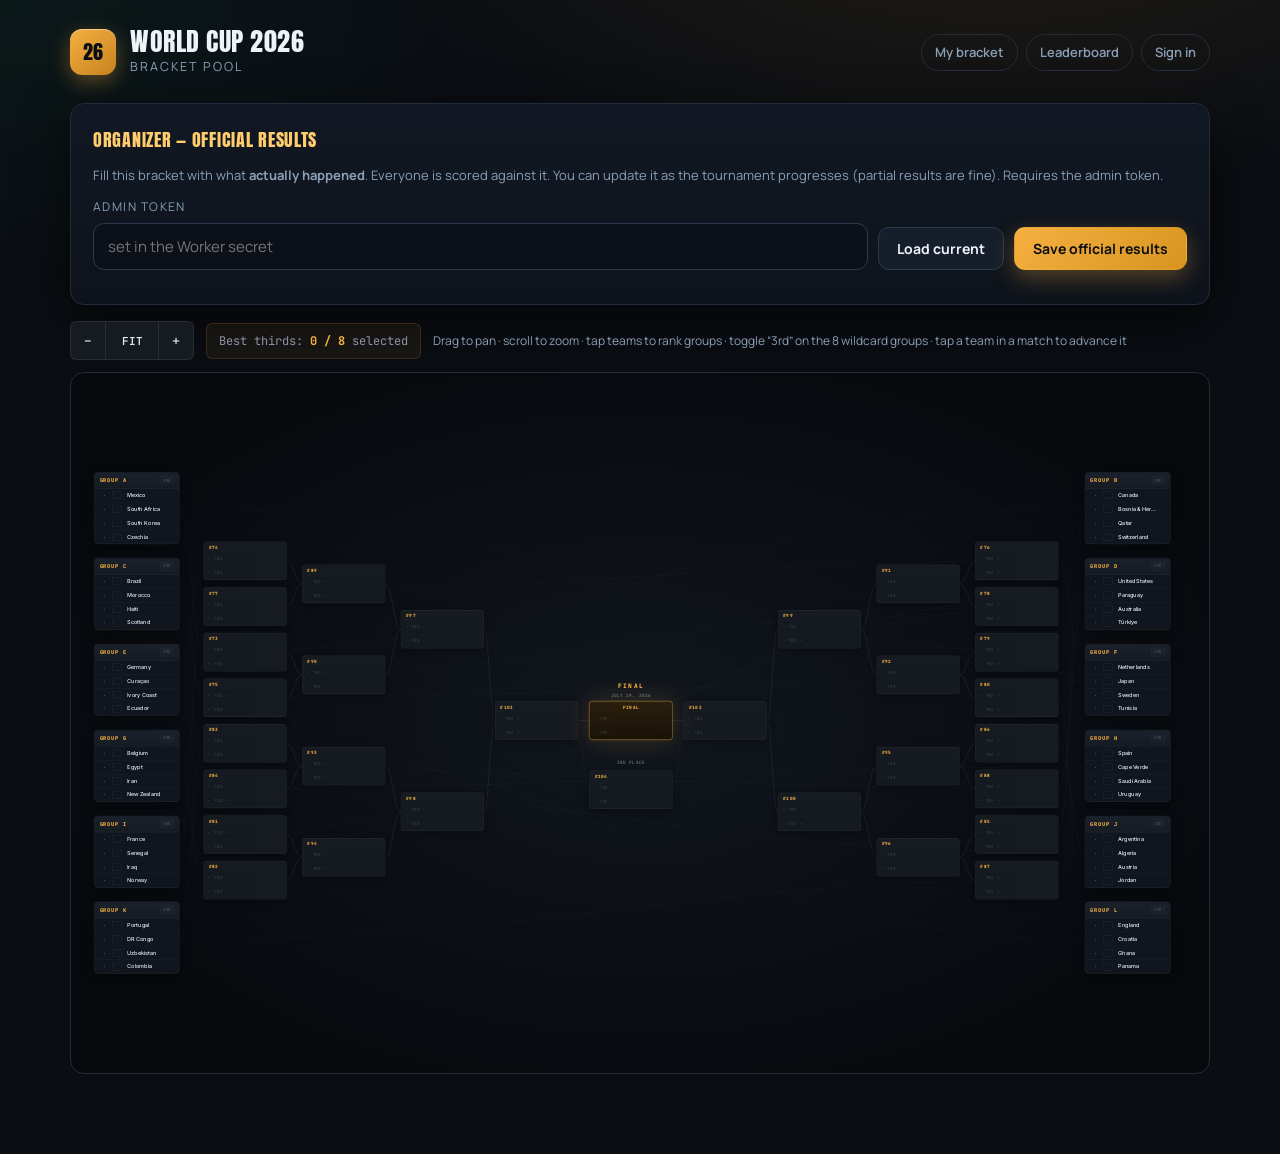
==== admin.html @ 5afac445 "Add files via upload" ====
<!doctype html>
<html lang="en">
<head>
<meta charset="utf-8">
<meta name="viewport" content="width=device-width, initial-scale=1">
<title>Admin — Official Results</title>
<link rel="stylesheet" href="assets/app.css">
<link rel="stylesheet" href="assets/bracket.css">
</head>
<body>
<div class="wrap">
  <div id="app-header"></div>

  <div class="card" style="margin-bottom:16px">
    <div class="kicker" style="font-size:18px;color:var(--gold2)">Organizer — official results</div>
    <p class="muted" style="font-size:13px">Fill this bracket with what <b>actually happened</b>. Everyone is scored against it.
      You can update it as the tournament progresses (partial results are fine). Requires the admin token.</p>
    <div style="display:flex;gap:10px;align-items:flex-end;flex-wrap:wrap">
      <div style="flex:1;min-width:220px">
        <label class="fl" for="tok">Admin token</label>
        <input class="fi" id="tok" type="password" placeholder="set in the Worker secret">
      </div>
      <button class="btn" id="load">Load current</button>
      <button class="btn btn-gold" id="save">Save official results</button>
    </div>
    <div id="msg" style="margin-top:12px"></div>
  </div>

  <div id="editor"></div>
</div>

<script src="assets/engine.js"></script>
<script src="assets/config.js"></script>
<script src="assets/common.js"></script>
<script src="assets/thirds-table.js"></script>
<script src="assets/bracket.js"></script>
<script>
  POOL.header('admin');
  var msg = document.getElementById('msg');
  function show(h,k){ msg.innerHTML = '<div class="note '+(k||'')+'">'+h+'</div>'; }
  function token(){ return document.getElementById('tok').value.trim(); }

  var editor = BracketEditor(document.getElementById('editor'), { readOnly:false, onChange:function(){} });

  // remember token locally for convenience
  try { var t = localStorage.getItem('wc2026:adminTok'); if(t) document.getElementById('tok').value = t; } catch(e){}

  document.getElementById('load').addEventListener('click', function(){
    POOL.api('/api/results').then(function(r){
      if(r.picks) editor.setPicks(r.picks);
      show('Loaded current official results.', 'ok');
    }).catch(function(e){ show(e.message, 'err'); });
  });

  document.getElementById('save').addEventListener('click', function(){
    if(!token()){ show('Enter the admin token.', 'err'); return; }
    try { localStorage.setItem('wc2026:adminTok', token()); } catch(e){}
    POOL.api('/api/results', { method:'PUT', token:token(), body:{ picks: editor.getPicks() } })
      .then(function(){ show('Official results saved. Leaderboard will reflect them.', 'ok'); })
      .catch(function(e){ show(e.message, 'err'); });
  });

  // auto-load (public read) on open
  POOL.api('/api/results').then(function(r){ if(r.picks) editor.setPicks(r.picks); }).catch(function(){});
</script>
</body>
</html>
---- assets/app.css ----
/* WC2026 pool — shared styles. Stadium-night: near-black + amber gold. */
@import url('https://fonts.googleapis.com/css2?family=Anton&family=Manrope:wght@400;500;600;700;800&display=swap');

:root{
  --bg:#0a0d12; --bg2:#0e131b; --panel:#121823; --panel2:#161e2b;
  --line:#222c3a; --line2:#2c3a4d;
  --ink:#eef3f8; --muted:#8aa0b6; --dim:#5d748c;
  --gold:#f5b041; --gold2:#ffcd6b; --green:#1fd18b; --red:#ff6b6b;
  --shadow:0 18px 50px rgba(0,0,0,.55);
  --r:14px;
}
*{box-sizing:border-box}
html,body{margin:0;padding:0}
body{
  background:
    radial-gradient(1100px 520px at 78% -10%, rgba(245,176,65,.10), transparent 60%),
    radial-gradient(900px 500px at 0% 0%, rgba(31,209,139,.06), transparent 55%),
    var(--bg);
  color:var(--ink);
  font-family:'Manrope',-apple-system,BlinkMacSystemFont,sans-serif;
  font-size:15px; line-height:1.5; min-height:100vh;
  -webkit-font-smoothing:antialiased;
}
a{color:var(--gold2);text-decoration:none}
a:hover{text-decoration:underline}
.wrap{max-width:1180px;margin:0 auto;padding:28px 20px 80px}
.narrow{max-width:560px}

/* Header / wordmark */
.top{display:flex;align-items:center;justify-content:space-between;gap:16px;flex-wrap:wrap;margin-bottom:26px}
.brand{display:flex;align-items:center;gap:14px}
.crest{width:46px;height:46px;border-radius:12px;flex:0 0 auto;
  background:linear-gradient(140deg,var(--gold),#c8821f);
  display:grid;place-items:center;color:#0a0d12;font-family:'Anton';font-size:20px;
  box-shadow:0 6px 20px rgba(245,176,65,.35), inset 0 1px 0 rgba(255,255,255,.4)}
.brand h1{font-family:'Anton';font-weight:400;letter-spacing:.02em;font-size:26px;line-height:1;margin:0;text-transform:uppercase}
.brand .sub{color:var(--muted);font-size:12.5px;letter-spacing:.16em;text-transform:uppercase;margin-top:4px}
.nav{display:flex;gap:8px;flex-wrap:wrap}
.nav a{color:var(--muted);font-weight:600;font-size:13px;padding:8px 13px;border:1px solid var(--line);border-radius:999px}
.nav a:hover{color:var(--ink);border-color:var(--line2);text-decoration:none;background:var(--panel)}

/* Cards / panels */
.card{background:linear-gradient(180deg,var(--panel),var(--bg2));border:1px solid var(--line);
  border-radius:var(--r);box-shadow:var(--shadow);padding:22px}
.kicker{font-family:'Anton';text-transform:uppercase;letter-spacing:.04em;font-weight:400}

/* Buttons */
.btn{appearance:none;cursor:pointer;border:1px solid var(--line2);background:var(--panel2);color:var(--ink);
  font-family:'Manrope';font-weight:700;font-size:14px;padding:11px 18px;border-radius:11px;transition:.15s}
.btn:hover{border-color:var(--gold)}
.btn-gold{background:linear-gradient(135deg,var(--gold),#d8941f);color:#0a0d12;border-color:transparent;
  box-shadow:0 8px 22px rgba(245,176,65,.3)}
.btn-gold:hover{filter:brightness(1.06)}
.btn:disabled{opacity:.45;cursor:not-allowed;border-color:var(--line)}
.btn-sm{padding:7px 12px;font-size:12.5px;border-radius:9px}

/* Form */
label.fl{display:block;font-size:12px;letter-spacing:.12em;text-transform:uppercase;color:var(--muted);margin:0 0 7px}
input.fi{width:100%;background:#0c1119;border:1px solid var(--line2);border-radius:11px;color:var(--ink);
  font-family:'Manrope';font-size:15px;padding:12px 14px;outline:none}
input.fi:focus{border-color:var(--gold)}

/* Notices */
.note{font-size:13px;border-radius:11px;padding:11px 14px;border:1px solid var(--line);background:var(--panel)}
.note.warn{border-color:#5c4a1e;background:#241d0e;color:var(--gold2)}
.note.ok{border-color:#1e4a37;background:#0e2118;color:var(--green)}
.note.err{border-color:#5c2b2e;background:#241114;color:var(--red)}
.muted{color:var(--muted)} .dim{color:var(--dim)}

/* Flags */
.flag{width:22px;height:15px;border-radius:2.5px;object-fit:cover;flex:0 0 auto;background:#222;box-shadow:0 0 0 1px rgba(255,255,255,.08)}

/* progress chip */
.chip{display:inline-flex;align-items:center;gap:7px;font-size:12.5px;font-weight:700;color:var(--muted);
  border:1px solid var(--line);border-radius:999px;padding:6px 11px}
.dot{width:8px;height:8px;border-radius:50%;background:var(--dim)}
.dot.go{background:var(--green)}
---- assets/bracket.css ----
/* Bracket canvas — faithful to the original standalone file (colors/typography). */
@import url('https://fonts.googleapis.com/css2?family=Inter:wght@400;500;600;700;800&family=JetBrains+Mono:wght@400;500;600;700;800&display=swap');

.ed-toolbar{display:flex;align-items:center;gap:12px;flex-wrap:wrap;margin-bottom:12px}
.ed-toolbar .mono{font-family:'JetBrains Mono',monospace}
.third-status{font-size:12px;color:#8a93a6;font-family:'JetBrains Mono',monospace;padding:8px 12px;
  background:rgba(245,176,65,.06);border:1px solid rgba(245,176,65,.15);border-radius:6px}
.third-status strong{color:#f5b041}
.zoom-controls{display:flex;align-items:stretch;background:#161b22;border:1px solid rgba(255,255,255,.08);border-radius:6px;overflow:hidden}
.zoom-controls button{background:transparent;border:none;color:#e5e9f0;padding:8px 13px;font:inherit;font-size:14px;font-weight:600;cursor:pointer}
.zoom-controls button:hover{background:rgba(255,255,255,.06)}
.zoom-controls .fit{font-family:'JetBrains Mono',monospace;font-size:11px;border-left:1px solid rgba(255,255,255,.08);border-right:1px solid rgba(255,255,255,.08);min-width:54px}

/* Stage / pan-zoom */
.stage{position:relative;overflow:hidden;height:78vh;min-height:520px;border-radius:14px;
  border:1px solid var(--line);cursor:grab;user-select:none;font-family:'Inter',-apple-system,sans-serif;
  background:radial-gradient(ellipse at 50% 50%, #11161e 0%, #07090d 80%)}
.canvas{font-family:'Inter',-apple-system,sans-serif}
.stage.grabbing{cursor:grabbing}
.canvas{position:absolute;top:0;left:0;transform-origin:0 0}
.lines{position:absolute;top:0;left:0;pointer-events:none;z-index:1}

/* Group card */
.group-card{position:absolute;background:#11161e;border:1px solid rgba(255,255,255,.08);border-radius:10px;
  z-index:5;display:flex;flex-direction:column;overflow:hidden;box-shadow:0 6px 24px rgba(0,0,0,.4)}
.group-header{display:flex;align-items:center;justify-content:space-between;padding:8px 12px;
  background:linear-gradient(180deg,#1a212c,#161b22);border-bottom:1px solid rgba(255,255,255,.06)}
.group-letter{font-size:12px;font-weight:800;letter-spacing:2px;color:#f5b041;font-family:'JetBrains Mono',monospace}
.third-toggle{background:rgba(150,160,180,.08);border:1px solid rgba(150,160,180,.18);color:#8a93a6;font-size:9px;
  font-weight:600;letter-spacing:.5px;padding:3px 7px;border-radius:4px;cursor:pointer;font-family:'JetBrains Mono',monospace;text-transform:uppercase}
.third-toggle.on{background:rgba(245,176,65,.15);border-color:rgba(245,176,65,.4);color:#f5b041}
.third-toggle:disabled{opacity:.4;cursor:not-allowed}
.team-row{display:grid;grid-template-columns:24px 26px 1fr 14px;align-items:center;gap:7px;padding:6px 11px;
  border-bottom:1px solid rgba(255,255,255,.04);cursor:pointer;font-size:12.5px;transition:background 100ms;position:relative}
.team-row:last-child{border-bottom:none}
.team-row:hover{background:rgba(255,255,255,.03)}
.team-row.rank-1{background:linear-gradient(90deg,rgba(46,213,115,.06),transparent 60%)}
.team-row.rank-2{background:linear-gradient(90deg,rgba(46,213,115,.04),transparent 60%)}
.team-row.rank-3{background:linear-gradient(90deg,rgba(245,176,65,.05),transparent 60%)}
.team-row.out{opacity:.5}
.team-row .rank{font-family:'JetBrains Mono',monospace;font-size:11px;font-weight:600;color:#6b7488;text-align:center}
.team-row.rank-1 .rank,.team-row.rank-2 .rank{color:#2ed573}
.team-row.rank-3 .rank{color:#f5b041}
.team-row .team-name{font-size:12.5px;font-weight:500;color:#e5e9f0;white-space:nowrap;overflow:hidden;text-overflow:ellipsis}
.team-row.out .team-name{color:#6b7488}
.status-dot{width:8px;height:8px;border-radius:50%;justify-self:center}
.status-dot.adv{background:#2ed573;box-shadow:0 0 8px rgba(46,213,115,.6)}
.status-dot.third{background:#f5b041;box-shadow:0 0 8px rgba(245,176,65,.6)}
.status-dot.pending{background:transparent;border:1px dashed #6b7488}

/* Match card */
.match-card{position:absolute;background:#161b22;border:1px solid rgba(255,255,255,.08);border-radius:8px;
  z-index:5;overflow:hidden;box-shadow:0 4px 16px rgba(0,0,0,.35)}
.match-card.round-FINAL{background:linear-gradient(180deg,#2a1f0e,#1a1408);border-color:rgba(245,176,65,.5);
  box-shadow:0 0 60px rgba(245,176,65,.2),0 0 0 1px rgba(245,176,65,.4)}
.match-id{font-family:'JetBrains Mono',monospace;font-size:10px;font-weight:800;letter-spacing:1.5px;color:#f5b041;
  padding:5px 11px 2px;text-transform:uppercase}
.round-FINAL .match-id{text-align:center}
.slot{display:grid;grid-template-columns:24px 1fr;align-items:center;gap:8px;padding:6px 10px;cursor:pointer;
  font-size:12px;border-top:1px solid rgba(255,255,255,.04);transition:background 100ms;min-height:32px}
.slot:hover:not(.empty){background:rgba(245,176,65,.08)}
.slot.empty{cursor:default;opacity:.4}
.slot.won{background:linear-gradient(90deg,rgba(46,213,115,.18),rgba(46,213,115,.04));box-shadow:inset 3px 0 0 #2ed573}
.slot .team-name{font-size:12px;font-weight:500;color:#e5e9f0;white-space:nowrap;overflow:hidden;text-overflow:ellipsis}
.slot .placeholder{grid-column:1/3;font-family:'JetBrains Mono',monospace;font-size:9.5px;color:#6b7488;letter-spacing:.5px}
.slot.ro{cursor:default}

/* flags as small img */
.cflag{width:20px;height:14px;border-radius:2px;object-fit:cover;box-shadow:0 0 0 1px rgba(255,255,255,.08)}

/* Trophy / champion labels */
.trophy-label{position:absolute;text-align:center;z-index:6;pointer-events:none}
.trophy-title{font-size:14px;font-weight:800;letter-spacing:4px;color:#f5b041;font-family:'JetBrains Mono',monospace}
.trophy-sub{font-size:10px;color:#828a99;margin-top:3px;font-family:'JetBrains Mono',monospace;letter-spacing:1px}
.champion{position:absolute;text-align:center;z-index:6;pointer-events:none;padding:12px 16px;
  background:linear-gradient(135deg,rgba(245,176,65,.18),rgba(245,176,65,.04));border:1px solid rgba(245,176,65,.4);
  border-radius:10px;box-shadow:0 0 40px rgba(245,176,65,.2)}
.champion-label{font-size:9px;letter-spacing:3px;font-weight:800;color:#f5b041;font-family:'JetBrains Mono',monospace;margin-bottom:5px}
.champion-team{font-size:18px;font-weight:700;color:#fff;display:flex;align-items:center;justify-content:center;gap:9px}

.actionbar{position:sticky;bottom:0;z-index:30;margin-top:14px;background:linear-gradient(180deg,transparent,var(--bg) 38%);padding-top:14px}
.actionbar .inner{display:flex;align-items:center;justify-content:space-between;gap:14px;flex-wrap:wrap;
  background:var(--panel);border:1px solid var(--line2);border-radius:14px;padding:12px 16px;box-shadow:var(--shadow)}
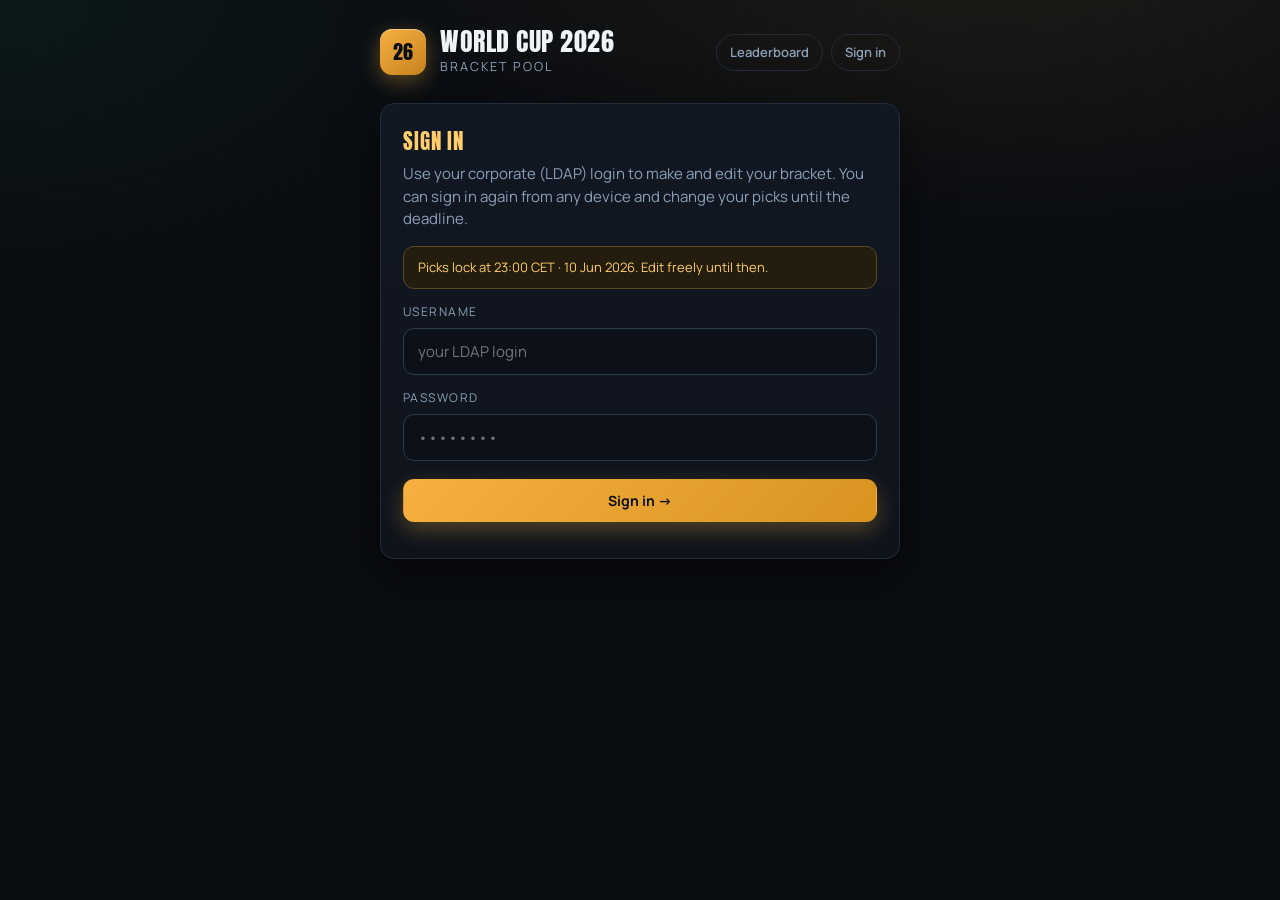
==== commit f6bab9f6: "Add files via upload" ====
--- a/admin.html
+++ b/admin.html
@@ -3,28 +3,47 @@
 <head>
 <meta charset="utf-8">
 <meta name="viewport" content="width=device-width, initial-scale=1">
-<title>Admin — Official Results</title>
+<title>Save results — World Cup 2026</title>
 <link rel="stylesheet" href="assets/app.css">
 <link rel="stylesheet" href="assets/bracket.css">
+<style>
+  .qa{display:flex;align-items:center;justify-content:space-between;gap:14px;padding:11px 0;border-bottom:1px solid var(--line)}
+  .qa:last-of-type{border-bottom:none}
+  .qa .qt{font-size:13.5px;line-height:1.4;max-width:74%}
+  .yn{display:inline-flex;border:1px solid var(--line2);border-radius:10px;overflow:hidden;flex:0 0 auto}
+  .yn button{appearance:none;background:transparent;border:none;color:var(--muted);font:inherit;font-weight:700;font-size:13px;padding:8px 16px;cursor:pointer}
+  .yn button+button{border-left:1px solid var(--line2)}
+  .yn button.on[data-val="yes"]{background:linear-gradient(135deg,var(--green),#15a36c);color:#06140d}
+  .yn button.on[data-val="no"]{background:linear-gradient(135deg,#ff6b6b,#d8434a);color:#190a0b}
+  .goalq{display:flex;align-items:center;justify-content:space-between;gap:14px;flex-wrap:wrap;margin-top:6px}
+  .goalq input{width:140px;background:#0c1119;border:1px solid var(--line2);border-radius:10px;color:var(--ink);font:inherit;font-size:15px;padding:10px 12px}
+</style>
 </head>
 <body>
 <div class="wrap">
   <div id="app-header"></div>
 
   <div class="card" style="margin-bottom:16px">
-    <div class="kicker" style="font-size:18px;color:var(--gold2)">Organizer — official results</div>
-    <p class="muted" style="font-size:13px">Fill this bracket with what <b>actually happened</b>. Everyone is scored against it.
-      You can update it as the tournament progresses (partial results are fine). Requires the admin token.</p>
-    <div style="display:flex;gap:10px;align-items:flex-end;flex-wrap:wrap">
-      <div style="flex:1;min-width:220px">
-        <label class="fl" for="tok">Admin token</label>
-        <input class="fi" id="tok" type="password" placeholder="set in the Worker secret">
-      </div>
-      <button class="btn" id="load">Load current</button>
+    <div class="kicker" style="font-size:18px;color:var(--gold2)">Official results (admin)</div>
+    <p class="muted" style="font-size:13px">Fill the bracket with what <b>actually happened</b> and the correct bonus answers below.
+      Everyone is scored against it; bonus answers are used to break ties. Partial results are fine.</p>
+    <div style="display:flex;gap:10px;align-items:center;flex-wrap:wrap">
+      <button class="btn" id="reload">Reload current</button>
       <button class="btn btn-gold" id="save">Save official results</button>
+      <div id="msg" style="flex:1;min-width:200px"></div>
     </div>
-    <div id="msg" style="margin-top:12px"></div>
   </div>
+
+  <!-- correct bonus answers -->
+  <section class="card" id="extras-card" style="margin-bottom:16px">
+    <div class="kicker" style="font-size:16px;color:var(--gold2);margin-bottom:6px">Correct bonus answers (for tie-breaks)</div>
+    <div id="yn-list"></div>
+    <hr style="border:none;border-top:1px solid var(--line);margin:16px 0">
+    <div class="goalq">
+      <label class="qt" for="goals" style="font-size:13.5px;max-width:74%">Actual total goals at the FIFA 2026 World Cup</label>
+      <input type="number" id="goals" min="0" step="1" inputmode="numeric" placeholder="actual number">
+    </div>
+  </section>
 
   <div id="editor"></div>
 </div>
@@ -36,32 +55,73 @@
 <script src="assets/bracket.js"></script>
 <script>
   POOL.header('admin');
-  var msg = document.getElementById('msg');
-  function show(h,k){ msg.innerHTML = '<div class="note '+(k||'')+'">'+h+'</div>'; }
-  function token(){ return document.getElementById('tok').value.trim(); }
+  var token=null; try{ token=localStorage.getItem('wc2026:token'); }catch(e){}
+  var msg=document.getElementById('msg');
+  function show(h,k){ msg.innerHTML='<div class="note '+(k||'')+'">'+h+'</div>'; }
+  function logout(){ ['wc2026:token','wc2026:refresh','wc2026:exp','wc2026:username','wc2026:admin'].forEach(function(k){try{localStorage.removeItem(k);}catch(e){}}); location.href='index.html'; }
+  function esc(s){ return String(s).replace(/[&<>"]/g,function(c){return {'&':'&amp;','<':'&lt;','>':'&gt;','"':'&quot;'}[c];}); }
+  if(!token){ location.replace('index.html'); }
+
+  // must match the questions on bracket.html (order matters for scoring)
+  var QUESTIONS = [
+    'Will more than 140 goals be scored during the FIFA World Cup group stage?',
+    'Will Lionel Messi score 4 or more goals during the tournament (excluding goals scored in penalty shootouts)?',
+    'Will more than 15 penalties be awarded during the group stage?*',
+    'Will the Uzbekistan national team qualify for the knockout stage?*',
+    'Will there be at least 3 matches ending 0–0 during the group stage?'
+  ];
+  var correct = { yn: QUESTIONS.map(function(){return null;}), goals: '' };
+  function renderExtras(){
+    document.getElementById('yn-list').innerHTML = QUESTIONS.map(function(q,i){
+      var v=correct.yn[i];
+      return '<div class="qa"><div class="qt">'+esc(q)+'</div><div class="yn" data-q="'+i+'">'+
+        '<button data-val="yes" class="'+(v==='yes'?'on':'')+'">Yes</button>'+
+        '<button data-val="no" class="'+(v==='no'?'on':'')+'">No</button></div></div>';
+    }).join('');
+    document.getElementById('goals').value = correct.goals || '';
+  }
+  document.getElementById('yn-list').addEventListener('click', function(e){
+    var b=e.target.closest('button[data-val]'); if(!b) return;
+    var i=+b.parentElement.getAttribute('data-q'); correct.yn[i]=b.getAttribute('data-val'); renderExtras();
+  });
+  document.getElementById('goals').addEventListener('input', function(e){ correct.goals=e.target.value; });
+  renderExtras();
 
   var editor = BracketEditor(document.getElementById('editor'), { readOnly:false, onChange:function(){} });
 
-  // remember token locally for convenience
-  try { var t = localStorage.getItem('wc2026:adminTok'); if(t) document.getElementById('tok').value = t; } catch(e){}
+  POOL.api('/api/entry', { token: token }).then(function(r){
+    try { localStorage.setItem('wc2026:admin', r.is_admin?'1':'0'); }catch(e){}
+    if(!r.is_admin){
+      document.querySelector('.wrap').innerHTML =
+        '<div id="app-header"></div><div class="card"><div class="note err">This page is for administrators only.</div>'+
+        '<p class="muted" style="margin-top:12px"><a href="bracket.html">← go to my bracket</a></p></div>';
+      POOL.header('admin'); return;
+    }
+    POOL.header('admin');
+    loadResults();
+  }).catch(function(e){
+    if(/auth|401|sign in/i.test(e.message)){ POOL.toast('Please sign in','err'); setTimeout(logout,1000); return; }
+    show(e.message,'err');
+  });
 
-  document.getElementById('load').addEventListener('click', function(){
+  function loadResults(){
     POOL.api('/api/results').then(function(r){
       if(r.picks) editor.setPicks(r.picks);
-      show('Loaded current official results.', 'ok');
-    }).catch(function(e){ show(e.message, 'err'); });
-  });
+      if(r.extras){ if(Array.isArray(r.extras.yn)) correct.yn=QUESTIONS.map(function(_,i){return r.extras.yn[i]||null;});
+        correct.goals=(r.extras.goals!=null?String(r.extras.goals):''); renderExtras(); }
+      show('Loaded current official results.','ok');
+    }).catch(function(e){ show(e.message,'err'); });
+  }
+  document.getElementById('reload').addEventListener('click', loadResults);
 
   document.getElementById('save').addEventListener('click', function(){
-    if(!token()){ show('Enter the admin token.', 'err'); return; }
-    try { localStorage.setItem('wc2026:adminTok', token()); } catch(e){}
-    POOL.api('/api/results', { method:'PUT', token:token(), body:{ picks: editor.getPicks() } })
-      .then(function(){ show('Official results saved. Leaderboard will reflect them.', 'ok'); })
-      .catch(function(e){ show(e.message, 'err'); });
+    POOL.api('/api/results', { method:'PUT', token: token, body:{ picks: editor.getPicks(), extras: correct } })
+      .then(function(){ show('Official results saved. Leaderboard will update.','ok'); })
+      .catch(function(e){
+        if(/auth|401|sign in/i.test(e.message)){ POOL.toast('Please sign in','err'); setTimeout(logout,1000); return; }
+        show(e.message,'err');
+      });
   });
-
-  // auto-load (public read) on open
-  POOL.api('/api/results').then(function(r){ if(r.picks) editor.setPicks(r.picks); }).catch(function(){});
 </script>
 </body>
 </html>
